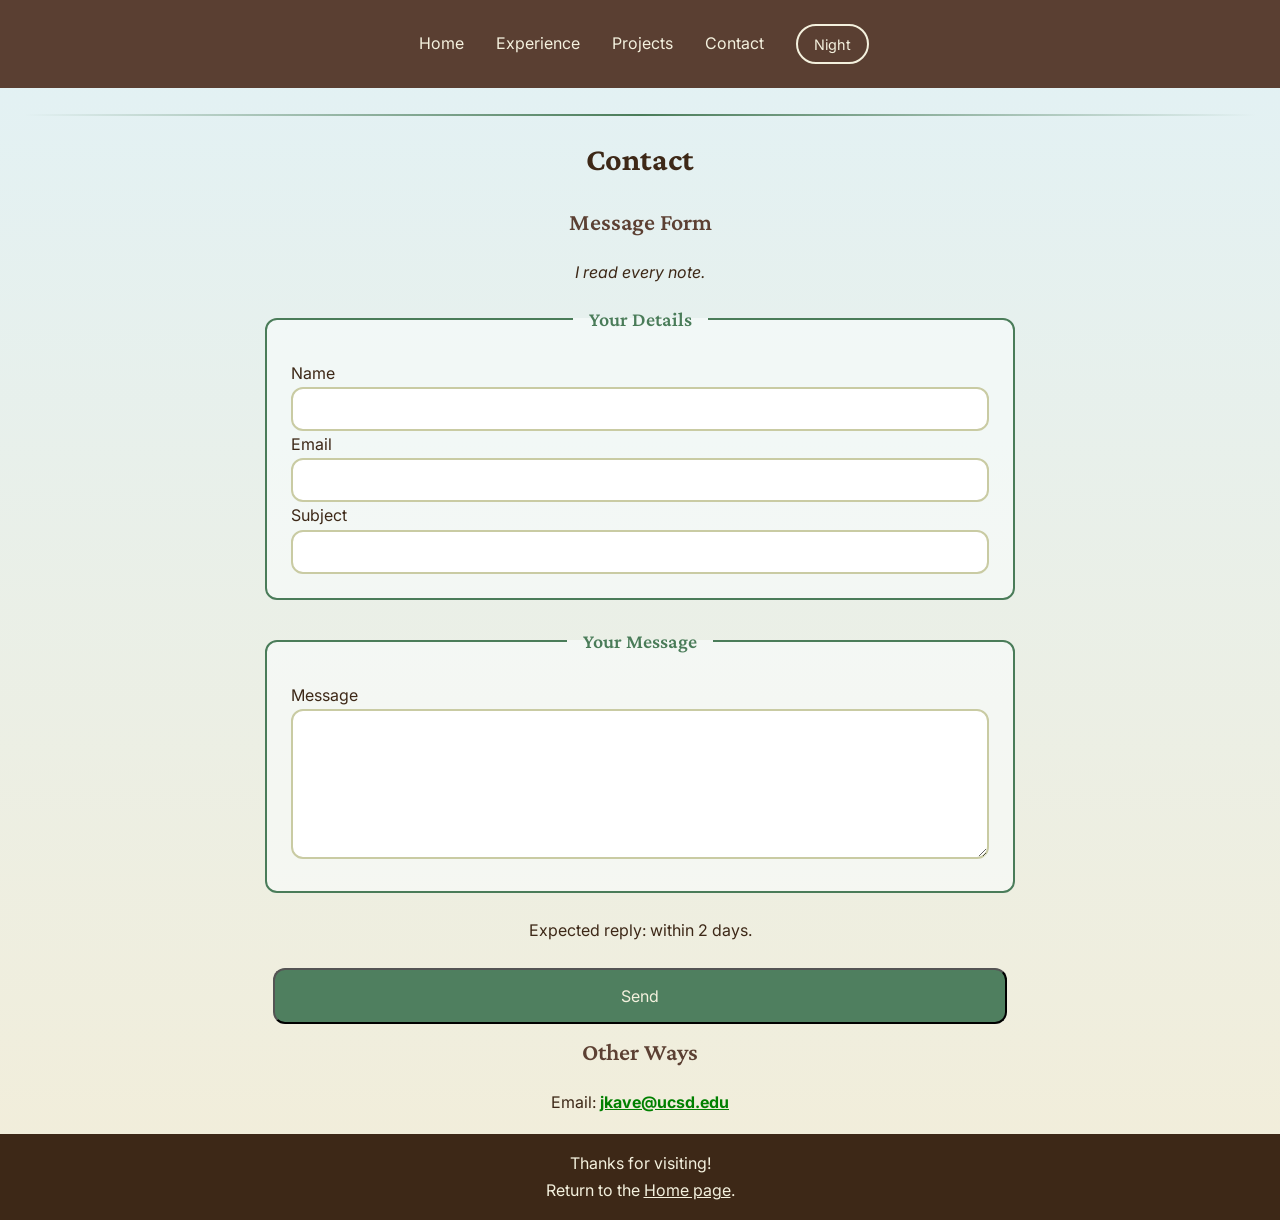
==== contact.html @ aa96f815 "copeied contents from hw4 to hw5" ====
<!doctype html>
<html lang="en">
    <head>
        <meta charset="utf-8">
        <title>Contact Me</title>
        <meta name="viewport" content="width=device-width, initial-scale=1">
        <link rel="stylesheet" href="styles.css">
    </head>
    <body>
        <noscript>
            <p><strong>Note: </strong>This site works without Javascript, but theme selection is unavailable. <em>Welcome!</em></p>
        </noscript>
        <header>
            <nav>
                <a href = "index.html">Home</a>
                <a href = "experience.html">Experience</a>
                <a href = "projects.html">Projects</a>
                <a href = "contact.html">Contact</a>
                <button class = "theme-toggle">Night</button>
            </nav>
        </header>

        <main>
            <hr>
            <h1>Contact</h1>

            <section>
                <h2>Message Form</h2>
                <p><i>I read every note.</i></p>

                <form action="mailto:jkave@ucsd.edu" method="post">
                    <fieldset>
                        <legend>Your Details</legend>

                        <label for="name">Name</label>
                        <input id="name" name="name" type="text">

                        <label for="email">Email</label>
                        <input id="email" name="email" type="email">

                        <label for="subject">Subject</label>
                        <input id="subject" name="subject" type="text">
                    </fieldset>

                    <fieldset>
                        <legend>Your Message</legend>
                        <label for="msg">Message</label>
                        <textarea id="msg" name="msg" rows="6" cols="32"></textarea>
                    </fieldset>

                    <p>Expected reply: within 2 days.</p>
                    <button type="submit">Send</button>
                </form>
            </section>

            <section>
                <h2>Other Ways</h2>
                <p>Email: <b style="color: green; text-decoration: underline;">jkave@ucsd.edu</b></p>
            </section>
        </main>

        <footer>
            <p>Thanks for visiting! <br><span>Return to the <a href="index.html">Home page</a>.</span></p>
        </footer>
        <script src="theme-toggle.js"></script> 
    </body>
</html>
---- styles.css ----
@import url('https://fonts.googleapis.com/css2?family=Crimson+Pro:wght@300;400;600;700&family=Inter:wght@300;400;500;600&display=swap');

:root {
    --color-soil: #3d2817;
    --color-bark: #5c4033;
    --color-moss: #4a7c59;
    --color-leaf: #6b9080;
    --color-bamboo: #7d8f69;
    --color-stone: #c9cba3;
    --color-sand: #f4f1de;
    --color-water: #a8dadc;
    --color-sky: #e8f4f8;
    --color-accent: #d4a574;

    --font-heading: 'Crimson Pro', sans-serif;
    --font-body: 'Inter', sans-serif;
}

:root.night-mode {
    --color-soil: #e8f4f8;
    --color-bark: #c9cba3;
    --color-moss: #90ea2f;
    --color-leaf: #ddf830;
    --color-bamboo: #a2ab00;
    --color-stone: #b8b8a6;
    --color-sand: #2a2a1f;
    --color-water: #203539;
    --color-sky: #1a1a15;
    --color-accent: #a8895a;
}

*{
    box-sizing: border-box;
    padding: 0;
    margin: 0; /*might change later*/
    overscroll-behavior: none;
}

body{
    display: flex;
    flex-direction: column;
    text-align: center;
    font-family: var(--font-body, sans-serif);
    font-size: 1rem;
    line-height: 1.7;
    color: var(--color-soil, #3d2817);
    background: linear-gradient(
        color-mix(in srgb, var(--color-sky) 90%, var(--color-water) 10%),
        color-mix(in srgb, var(--color-sand) 95%, var(--color-accent) 5%)
    );
    min-width: 100%;
    min-height: 100vh;
}

header{
    background-color: color-mix(in srgb, var(--color-bark) 95%, var(--color-soil) 5%);
    position: sticky;
    top: 0;
    z-index: 10;
    width: 100%;
    nav {
        padding: 1rem;
        display: flex;
        justify-content: center;
        align-items: center;
        margin: 0 auto;
        flex-wrap: wrap;

        & a {
            color: var(--color-sand, #f4f1de);
            padding: 0.5rem 1rem;
            text-decoration: none;
            transition: all 350ms;
            position: relative;
            border-radius: 0.75rem;

            &::before{
                content:'';
                position:absolute;
                bottom:0;
                left:50%;
                width: 0;
                height:2px;
                background-color: color-mix(in srgb, var(--color-bamboo) 80%, var(--color-accent) 20%);
                transform: translateX(-50%);
                transition: width 350ms;
            }

            &:hover{
                transform: translateY(-2px);
                
                &::before{
                    width: 80%;
                }
            }

            &:active{
                transform:translateY(0);
            }
        }
    }
}

.theme-toggle {
    background: none;
    border: 2px solid var(--color-sand, #f4f1de);
    border-radius: 1.5rem;
    min-width: 4.5rem;
    height: 2.5rem;
    font-size: 0.9rem;
    cursor: pointer;
    transition: all 350ms;
    padding: 0 1rem;
    margin-left: 1rem;
    display: none;
    align-items: center;
    justify-content: center;
    color: var(--color-sand, #f4f1de);

    &:hover {
        transform: scale(1.05);
    }

    &:active {
        transform: scale(0.98);
    }
}

.js-enabled .theme-toggle {
    display: flex;
}


main{
    flex: 1;
    padding: 0.1rem 1.5rem;
    max-width: 1400px;
    width: 100%;
    margin: 0 auto;

    & p{
        margin: 0 auto 1rem;
        text-align: center;
    }

    hr {
        border: none;
        height: 2px;
        background: linear-gradient(
            to right,
            transparent,
            var(--color-moss, #4a7c59),
            transparent
        );
        margin: 1.5rem 0;
        animation: growLine 1s ease-out;
    }
}

h1 {
  font-family: var(--font-heading, 'Crimson Pro', serif);
  font-weight: 700;
  color: var(--color-soil, #3d2817);
  margin-bottom: 1.5rem;
  text-wrap: balance;
  line-height: 1.2;
}

h2 {
  font-family: var(--font-heading, 'Crimson Pro', serif);
  font-weight: 600;
  color: var(--color-bark, #5c4033);
  margin-bottom: 1rem;
  text-wrap: balance;
}

p {
  margin-bottom: 1rem;
  max-width: 70ch;
  text-wrap: pretty;
}

.name {
  color: var(--color-moss, #4a7c59);
  font-weight: 700;
  position: relative;
  display: inline-block;
  animation: fadeInUp 0.8s ease-out;
}

#headshot{    
    & img{
        border-radius: 50%;
        border: 4px solid var(--color-moss, #4a7c59);
        object-fit: cover;
        transition: transform var(--transition-slow, 600ms);
        
        &:hover {
            transform: scale(1.05) rotate(2deg);
        }
    }

}

.logo-image {
    display: block;
    margin: 0 auto 1rem;
    max-width: 100%;

    img {
        width: 100%;
        max-width: 50%;
        height: auto;
        border-radius: 1rem;
    }
}

button{
    font-family: var(--font-body, sans-serif);
    font-size: 1rem;
    padding: 1rem 1.5rem;
    margin: 0.5rem;
    background-color: color-mix(in srgb, var(--color-moss) 85%, var(--color-leaf) 15%);
    color: var(--color-sand, #f4f1de);
    border-radius: 0.75rem;
    cursor: pointer;
    transition: all 350ms;
    position: relative;

    &:hover{
        background-color: color-mix(in srgb, var(--color-moss) 75%, var(--color-accent) 25%);
        transform: translateY(-3px);
    }

    &:active {
        transform: translateY(-1px);
    }
}

footer{
    background-color: var(--color-soil, #3d2817);
    padding: 1rem;
    display: flex;
    justify-content: center;
    align-items: center;
    color: var(--color-sand, #f4f1de);


    & p{
        margin: 0;
    }

    & a{
        color: var(--color-sand, #f4f1de);
        text-decoration: underline;
        transition: color 200ms;

        &:hover{
            color: var(--color-moss, #4a7c59);
        }
    }
}

.grid{
    display: grid;
    grid-template-columns: repeat(auto-fit, minmax(300px, 1fr));
    gap: 2.5rem;
    width: 100%;

}

.grid>article{
    transition: all 350ms;
    display:flex;
    flex-direction: column;
    align-items: center;
    justify-content: space-between;
    
    &:hover{
        border-color: var(--color-moss, #4a7c59);
        transform: translateY(-5px);
    }


}

article{
    background: linear-gradient(
        to bottom,
        var(--color-sand, #f4f1de),
        color-mix(in srgb, var(--color-stone) 30%, transparent)
    );

    border: 3px solid var(--color-bark, #5c4033);
    padding: 1.5rem;
    border-radius: 1rem;
    position: relative;
    overflow: hidden;
    transition: all 350ms;

    & a{
        text-decoration: none;
        color: var(--color-moss, #4a7c59);
        font-weight: 600;
        transition: all 200ms;

        &:hover{
            color: var(--color-bamboo, #7d8f69);
        }
    }
}

form{
  margin: 0 auto;
  max-width: 750px;
  display: flex;
  flex-direction: column;
  min-width: 300px;
}

fieldset:has(legend){
  border: 2px solid var(--color-moss, #4a7c59);
  border-radius: 0.75rem;
  padding: 1.5rem;
  margin-bottom: 1.5rem;
  background-color: color-mix(in srgb, white 50%, var(--color-sky) 10%);
}

fieldset legend{
  font-family: var(--font-heading, 'Crimson Pro', serif);
  font-size: 1.25rem;
  font-weight: 600;
  padding: 0 1rem;
  color: var(--color-moss, #4a7c59);
}

form label{
  display: flex;
  color: var(--color-soil, #3d2817);
}

form label span.required {
    color:red;
}

form output {
  text-align: center;
  width: 300px;
  min-width: 0;
  overflow-wrap: anywhere;
}

form textarea{
  min-height: 150px;
}

form input, form textarea{
  font-family: var(--font-body, sans-serif);
  width: 100%;
  padding: 0.75rem;
  border: 2px solid var(--color-stone, #c9cba3);
  border-radius: 0.75rem;
  transition: all 200ms;
}

form input:focus, form textarea:focus{
  border-color: var(--color-moss, #4a7c59);
  outline: none;
}

form input:hover, form textarea:hover{
  border-color: var(--color-bamboo, #7d8f69);
}

form input:invalid{
  border: 2px solid red;
}

project-summary {
  display: flex;
  flex-direction: column;
  gap: 1.5rem;
  border: 3px solid var(--color-bark, #5c4033);
  border-radius: 0.75rem;
  padding: 2.5rem;
  margin: 4rem auto;
  max-width: 800px;
  background: linear-gradient(
    135deg,
    var(--color-sand, #f4f1de) 0%,
    color-mix(in srgb, var(--color-water) 15%, transparent) 100%
  );
  position: relative;
  transition: all 350ms;

  &:hover{
    border-color: var(--color-moss, #4a7c59);
  }

  & h2 {
    font-family: var(--font-heading, 'Crimson Pro', serif);
    color: var(--color-moss, #4a7c59);
    font-weight: 600;
    padding-bottom: 1rem;
    border-bottom: 2px solid var(--color-stone, #c9cba3);
    text-wrap: balance;
    margin: 0;
  }
  
  & p {
    color: var(--color-soil, #3d2817);
    font-size: 1.05rem;
    margin: 0;
  }
  
  ul {
    list-style: none;
    padding: 0;
    margin: 0;
    display: grid;
    gap: 1rem;
    grid-template-columns: 1fr;
    
    li {
      padding: 1rem 1.5rem;
      background-color: color-mix(in srgb, white 70%, var(--color-sand) 30%);
      border-left: 4px solid var(--color-leaf, #6b9080);
      border-radius: 0.5rem;
      color: var(--color-soil, #3d2817);
      transition: all 350ms;
      font-size: 1rem;
      position: relative;
      overflow: hidden;
      
      &:hover {
        background-color: color-mix(in srgb, white 95%, var(--color-moss) 5%);
        transform: translateX(8px);
        border-left-color: var(--color-moss, #4a7c59);
      }
    }
  }
}

iframe{
    border: 3px solid var(--color-bark, #5c4033);
    border-radius: 1rem;
    width: 100%;
    height: 400px;
}

@view-transition {
    navigation: auto;
}

::view-transition-group(root) {
    animation-duration: 300ms;
    animation-timing-function: cubic-bezier(0.4, 0, 0.2, 1);
}

::view-transition-old(root),
::view-transition-new(root) {
    mix-blend-mode: normal;
    width: 100%;
    height: 100%;
}

::view-transition-old(root) {
    animation: 300ms cubic-bezier(0.4, 0, 0.2, 1) both fade-out, 
               300ms cubic-bezier(0.4, 0, 0.2, 1) both slide-to-left;
}

::view-transition-new(root) {
    animation: 300ms cubic-bezier(0.4, 0, 0.2, 1) both fade-in,
               300ms cubic-bezier(0.4, 0, 0.2, 1) both slide-from-right;
}

@keyframes fade-out {
    from { opacity: 1; }
    to { opacity: 0; }
}

@keyframes fade-in {
    from { opacity: 0; }
    to { opacity: 1; }
}

@keyframes slide-to-left {
    from { transform: translateX(0); }
    to { transform: translateX(-30px); }
}

@keyframes slide-from-right {
    from { transform: translateX(30px); }
    to { transform: translateX(0); }
}

@media (max-width: 500px) {
    header{
        nav {
            padding: 0.25rem;
            gap: 0.075rem;
            flex-wrap: wrap;

            & a {
                padding: 0.25rem 0.6rem;
                font-size: 0.75rem;
                border-radius: 0.5rem;
            }
        }
    }

    .theme-toggle {
        min-width: 3rem;
        height: 1.75rem;
        font-size: 0.65rem;
        padding: 0 0.5rem;
        margin-left: 0.5rem;
        border-radius: 1rem;
    }
}

@media print {
  header, footer, button {
    display: none;
  }
  
  body {
    background: white;
    color: black;
  }
  
  article {
    break-inside: avoid;
    page-break-inside: avoid;
  }
}

@media (prefers-contrast: more) {
  * {
    --color-soil: #000000;
    --color-sand: #ffffff;
    font-weight: 700;
  }
  
  button, article {
    border-width: 3px;
  }
}

@keyframes fadeInUp {
  from {
    opacity: 0;
    transform: translateY(20px);
  }
  to {
    opacity: 1;
    transform: translateY(0);
  }
}

@keyframes growLine {
  from {
    transform: scaleX(0);
  }
  to {
    transform: scaleX(1);
  }
}
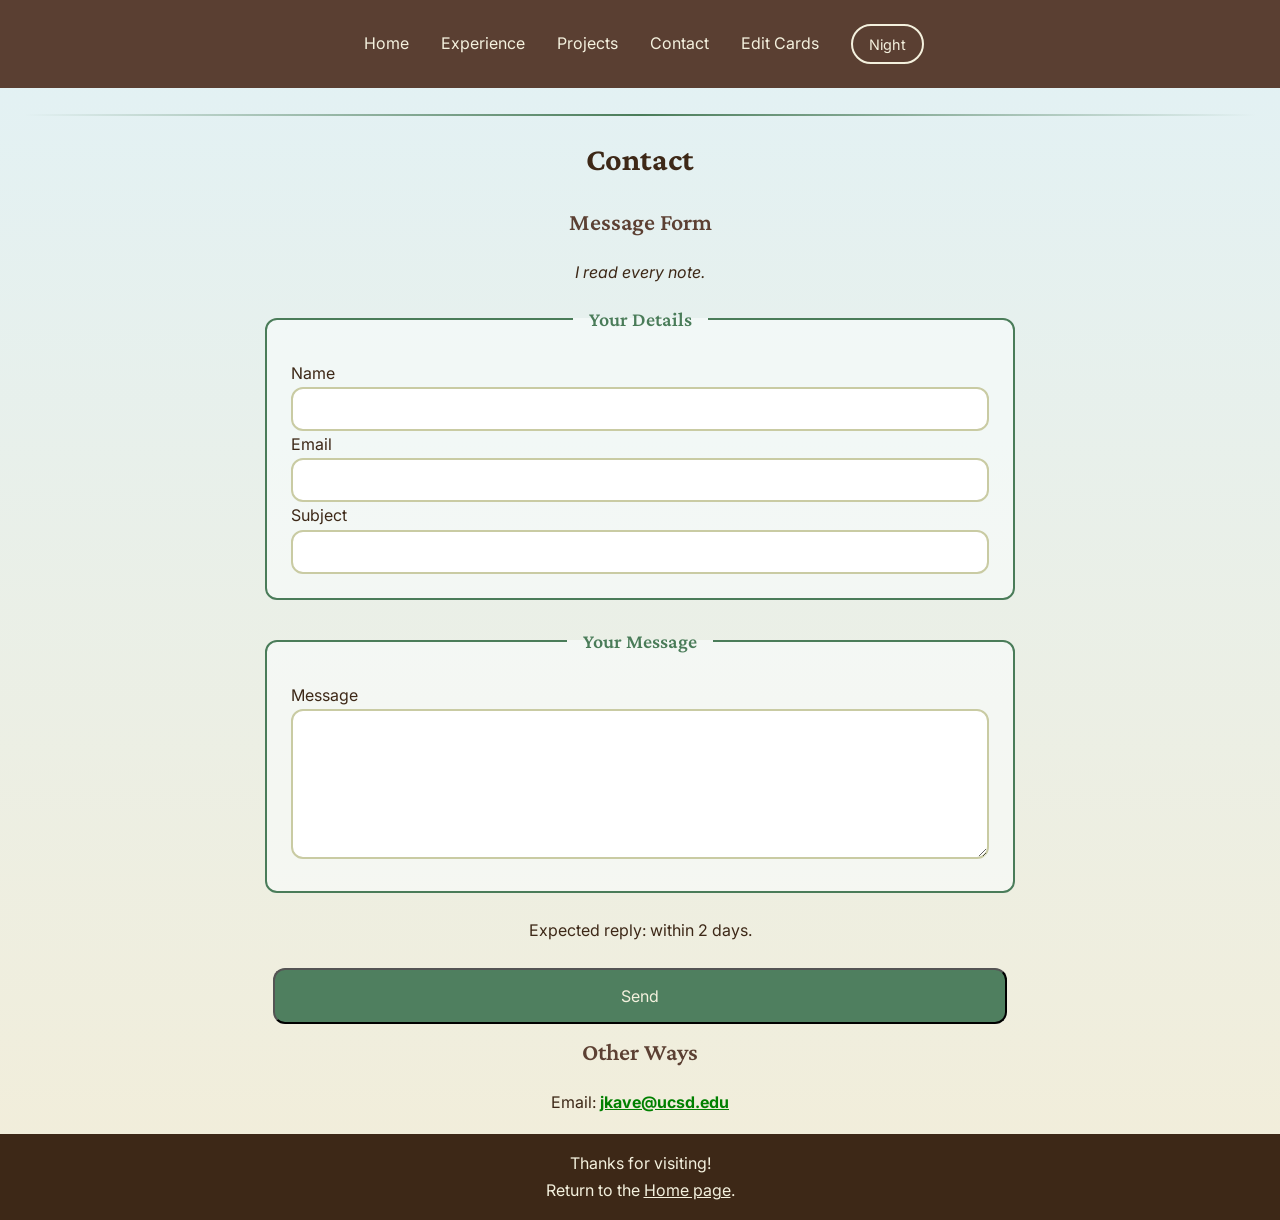
==== commit 674a0095: "added edit cards crud page to navbar" ====
--- a/contact.html
+++ b/contact.html
@@ -16,6 +16,7 @@
                 <a href = "experience.html">Experience</a>
                 <a href = "projects.html">Projects</a>
                 <a href = "contact.html">Contact</a>
+                <a href = "crud.html">Edit Cards</a>
                 <button class = "theme-toggle">Night</button>
             </nav>
         </header>
--- a/styles.css
+++ b/styles.css
@@ -267,6 +267,126 @@
     gap: 2.5rem;
     width: 100%;
 
+}
+
+.card-grid {
+    display: grid;
+    grid-template-columns: repeat(auto-fit, minmax(300px, 1fr));
+    gap: 2rem;
+    width: 100%;
+    margin: 1.5rem 0;
+}
+
+project-card {
+    display: block;
+
+    & article {
+        display: flex;
+        flex-direction: column;
+        align-items: center;
+        gap: 0.75rem;
+        height: 100%;
+
+        &:hover {
+            border-color: var(--color-moss, #4a7c59);
+            transform: translateY(-5px);
+        }
+
+        &:hover picture img {
+            transform: scale(1.03);
+        }
+    }
+
+    & h2 {
+        margin: 0 0 0.5rem 0;
+    }
+
+    & picture {
+        display: block;
+        margin: 0 auto;
+        max-width: 100%;
+
+        & img {
+            width: 100%;
+            max-width: 200px;
+            height: auto;
+            border-radius: 0.75rem;
+            object-fit: cover;
+            transition: transform 350ms ease;
+        }
+    }
+
+    & p {
+        text-align: center;
+        margin: 0;
+    }
+
+    & .date {
+        color: color-mix(in srgb, var(--color-soil, #3d2817) 70%, transparent);
+        font-size: 0.9rem;
+        font-style: italic;
+    }
+
+    & .keywords {
+        display: flex;
+        flex-wrap: wrap;
+        gap: 0.5rem;
+        justify-content: center;
+
+        & span {
+            background-color: color-mix(in srgb, var(--color-leaf, #6b9080) 20%, transparent);
+            color: var(--color-moss, #4a7c59);
+            padding: 0.25rem 0.75rem;
+            border-radius: 1rem;
+            font-size: 0.8rem;
+            font-weight: 500;
+            border: 1px solid var(--color-leaf, #6b9080);
+        }
+    }
+
+    & .progress {
+        display: flex;
+        align-items: center;
+        gap: 0.5rem;
+        flex-wrap: wrap;
+        justify-content: center;
+        font-size: 0.85rem;
+
+        & progress {
+            width: 120px;
+            height: 8px;
+            border-radius: 4px;
+
+            &::-webkit-progress-bar {
+                background-color: var(--color-stone, #c9cba3);
+                border-radius: 4px;
+            }
+
+            &::-webkit-progress-value {
+                background-color: var(--color-moss, #4a7c59);
+                border-radius: 4px;
+            }
+
+            &::-moz-progress-bar {
+                background-color: var(--color-moss, #4a7c59);
+                border-radius: 4px;
+            }
+        }
+    }
+
+    & a:last-child {
+        display: inline-block;
+        padding: 0.5rem 1.25rem;
+        border: 2px solid var(--color-moss, #4a7c59);
+        border-radius: 0.5rem;
+        transition: all 250ms ease;
+        margin-top: auto;
+
+        &:hover {
+            background-color: var(--color-moss, #4a7c59);
+            color: var(--color-sand, #f4f1de);
+        }
+    }
 }
 
 .grid>article{
@@ -519,6 +639,113 @@
     }
 }
 
+.data-controls {
+    display: flex;
+    justify-content: center;
+    gap: 1rem;
+    margin-bottom: 2rem;
+    flex-wrap: wrap;
+}
+
+.data-controls button {
+    min-width: 120px;
+}
+
+#data-type {
+    display: block;
+    margin: 0 auto 1.5rem;
+    padding: 0.75rem 1.5rem;
+    font-family: var(--font-body, sans-serif);
+    font-size: 1rem;
+    border: 2px solid var(--color-stone, #c9cba3);
+    border-radius: 0.75rem;
+    background-color: var(--color-sand, #f4f1de);
+    color: var(--color-soil, #3d2817);
+    cursor: pointer;
+    transition: all 200ms;
+}
+
+#data-type:hover {
+    border-color: var(--color-bamboo, #7d8f69);
+}
+
+#data-type:focus {
+    border-color: var(--color-moss, #4a7c59);
+    outline: none;
+}
+
+#item-form fieldset {
+    border: none;
+    padding: 0;
+    margin: 0 0 1rem 0;
+}
+
+#item-form fieldset label {
+    margin-bottom: 0.25rem;
+    font-weight: 500;
+}
+
+#item-form footer {
+    display: flex;
+    justify-content: center;
+    gap: 1rem;
+    flex-wrap: wrap;
+    margin-top: 1rem;
+    padding: 0;
+    background: none;
+}
+
+button[data-action="delete"] {
+    background-color: #c0392b;
+}
+
+button[data-action="update"] {
+    background-color: var(--color-bamboo, #7d8f69);
+}
+
+#items-list {
+    margin-top: 2rem;
+}
+
+#items-list h3 {
+    color: var(--color-moss, #4a7c59);
+    margin-bottom: 1rem;
+}
+
+#items-container {
+    list-style: none;
+    padding: 0;
+    margin: 0;
+}
+
+#items-container li {
+    display: flex;
+    justify-content: space-between;
+    align-items: center;
+    padding: 1rem;
+    background-color: color-mix(in srgb, var(--color-sand) 80%, white 20%);
+    border: 2px solid var(--color-stone, #c9cba3);
+    border-radius: 0.5rem;
+    margin-bottom: 0.5rem;
+    transition: all 200ms;
+}
+
+#items-container li > span:first-child {
+    font-weight: 500;
+    color: var(--color-soil, #3d2817);
+}
+
+#items-container li > span:last-child {
+    display: flex;
+    gap: 0.5rem;
+}
+
+#items-container li button {
+    padding: 0.5rem 1rem;
+    font-size: 0.85rem;
+    margin: 0;
+}
+
 @media print {
   header, footer, button {
     display: none;
